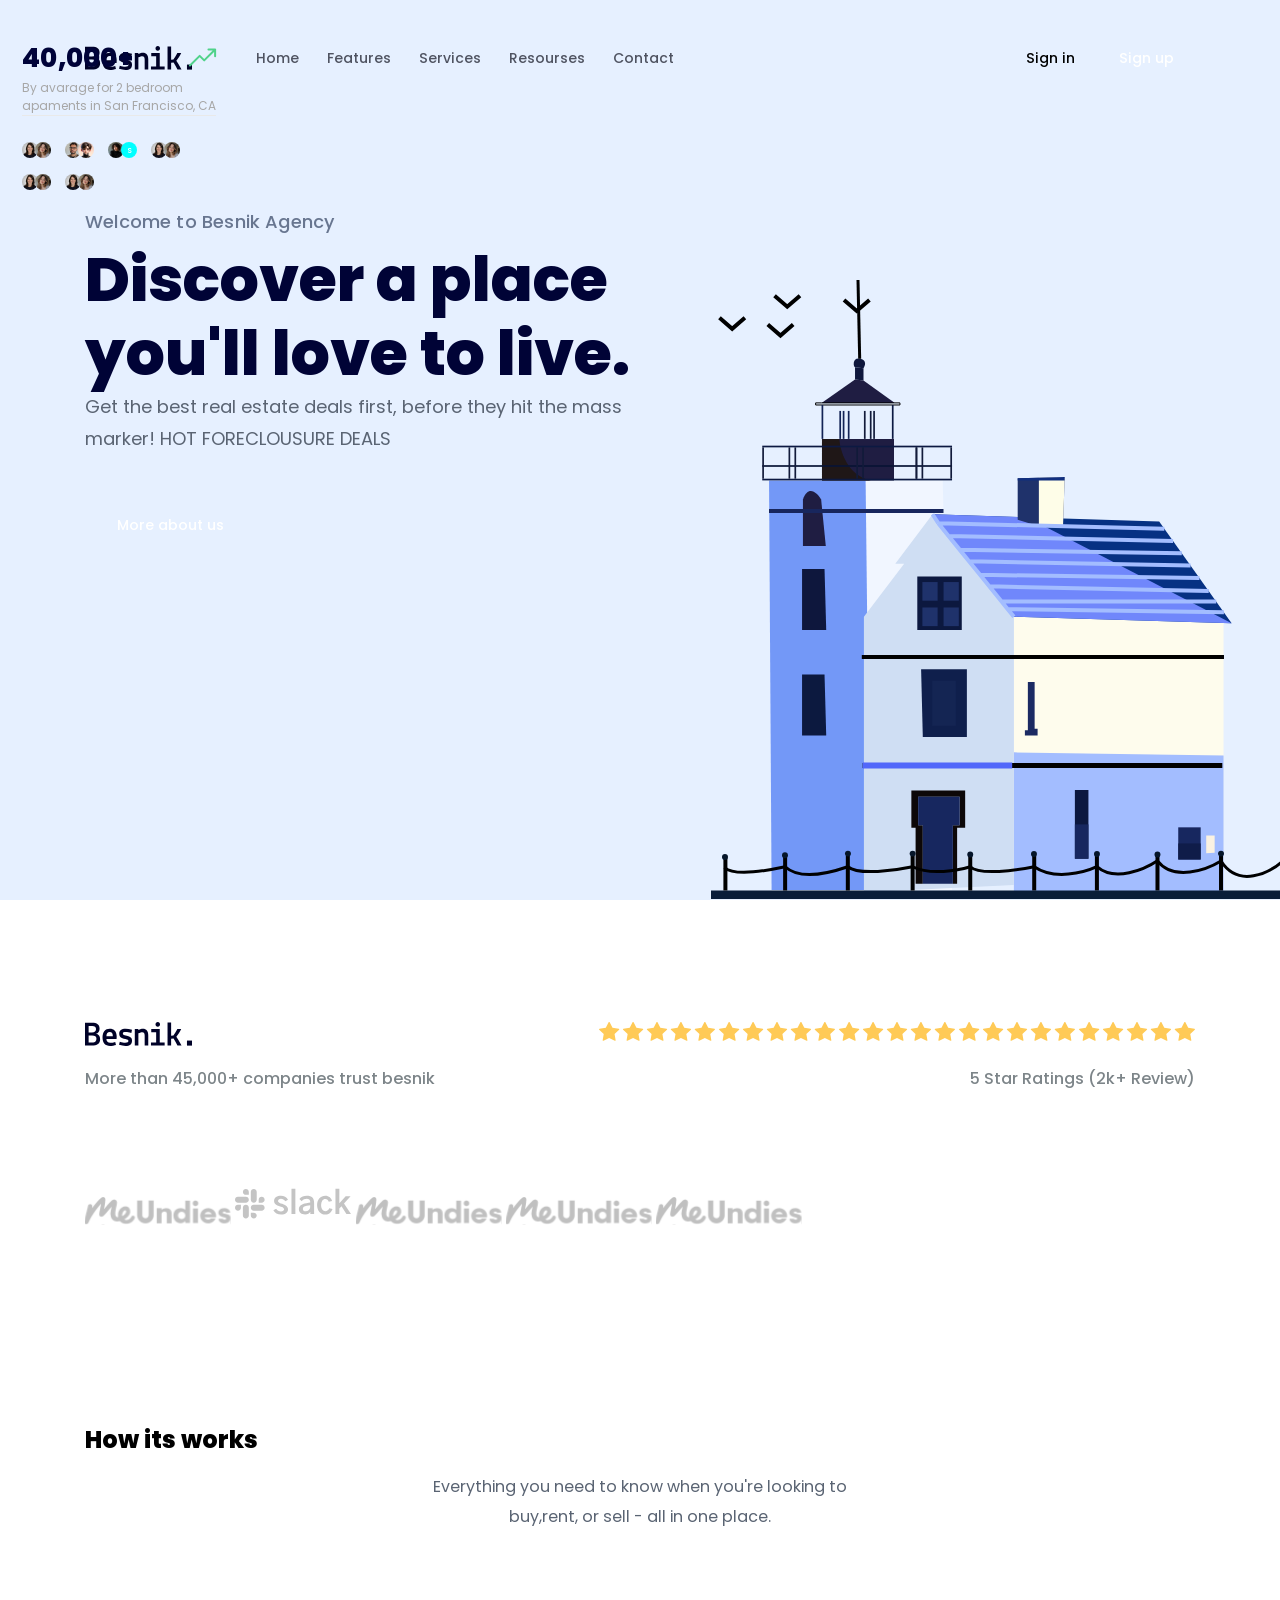
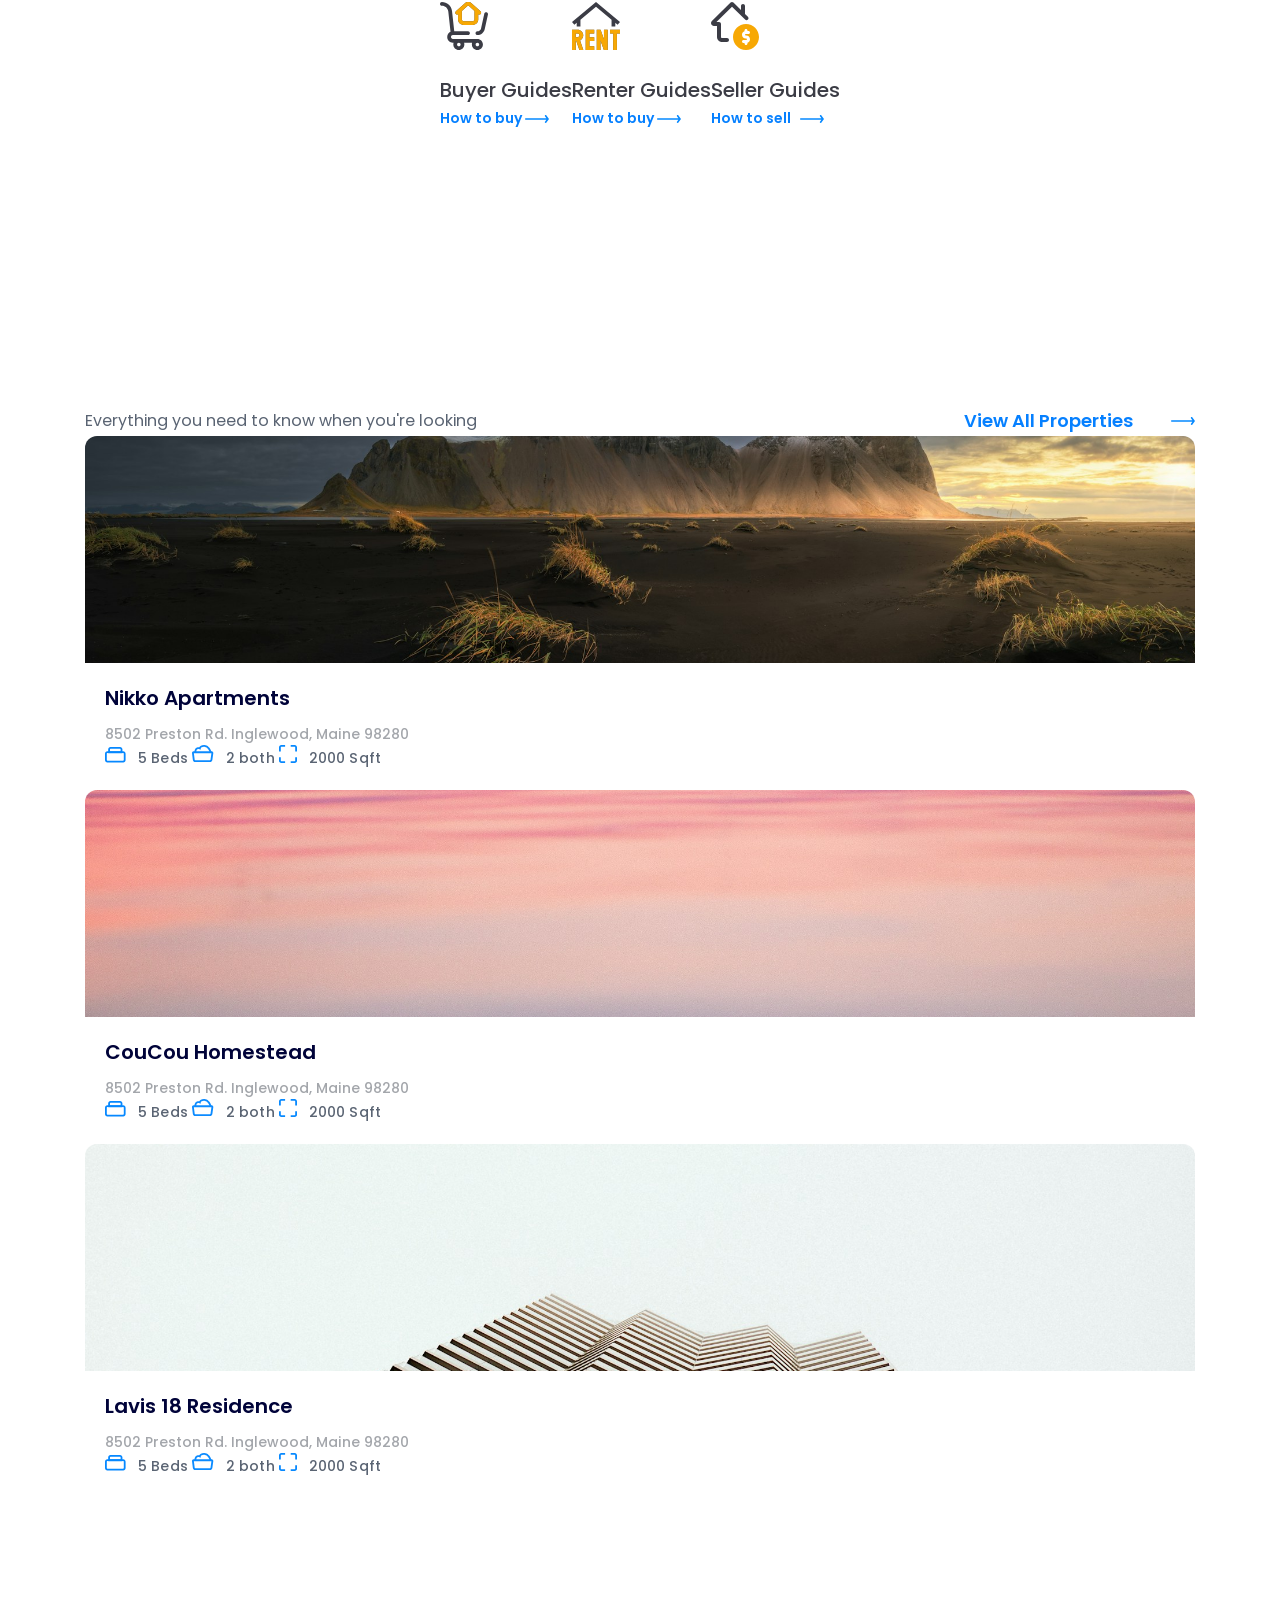
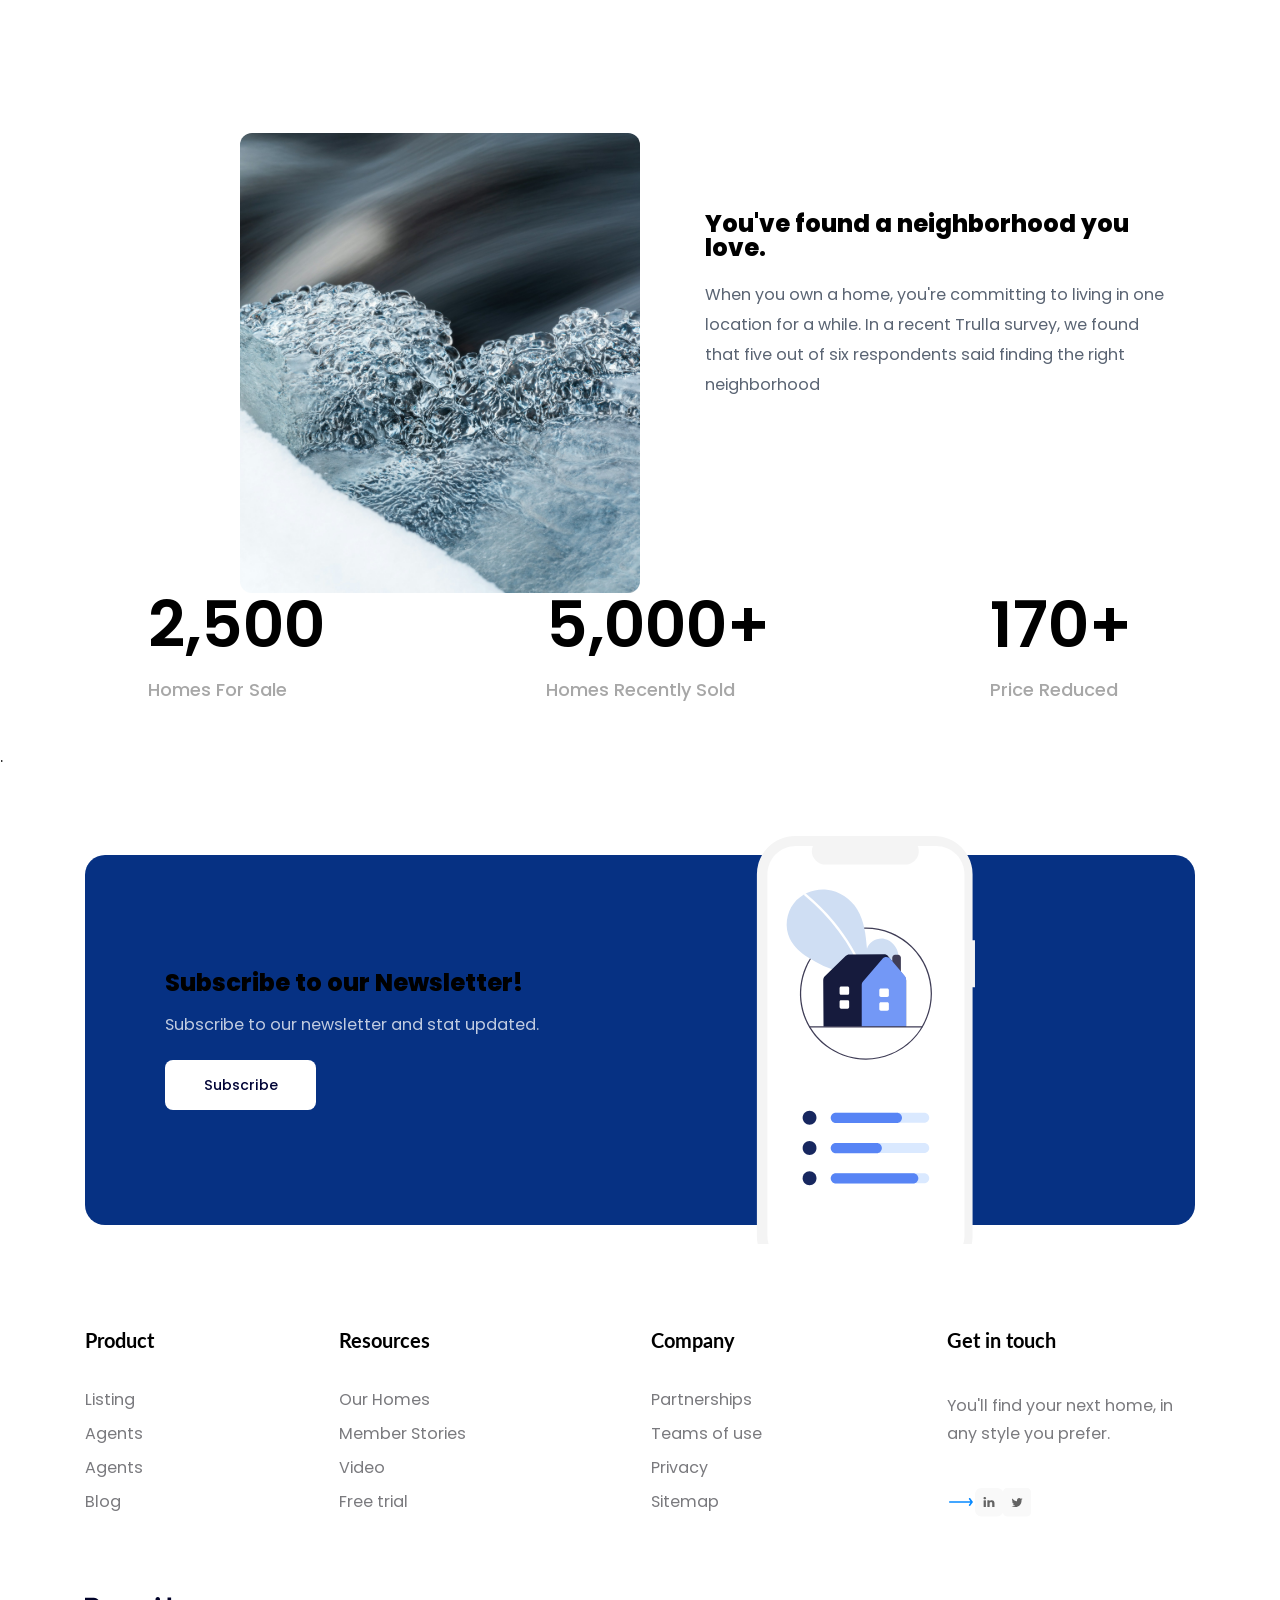
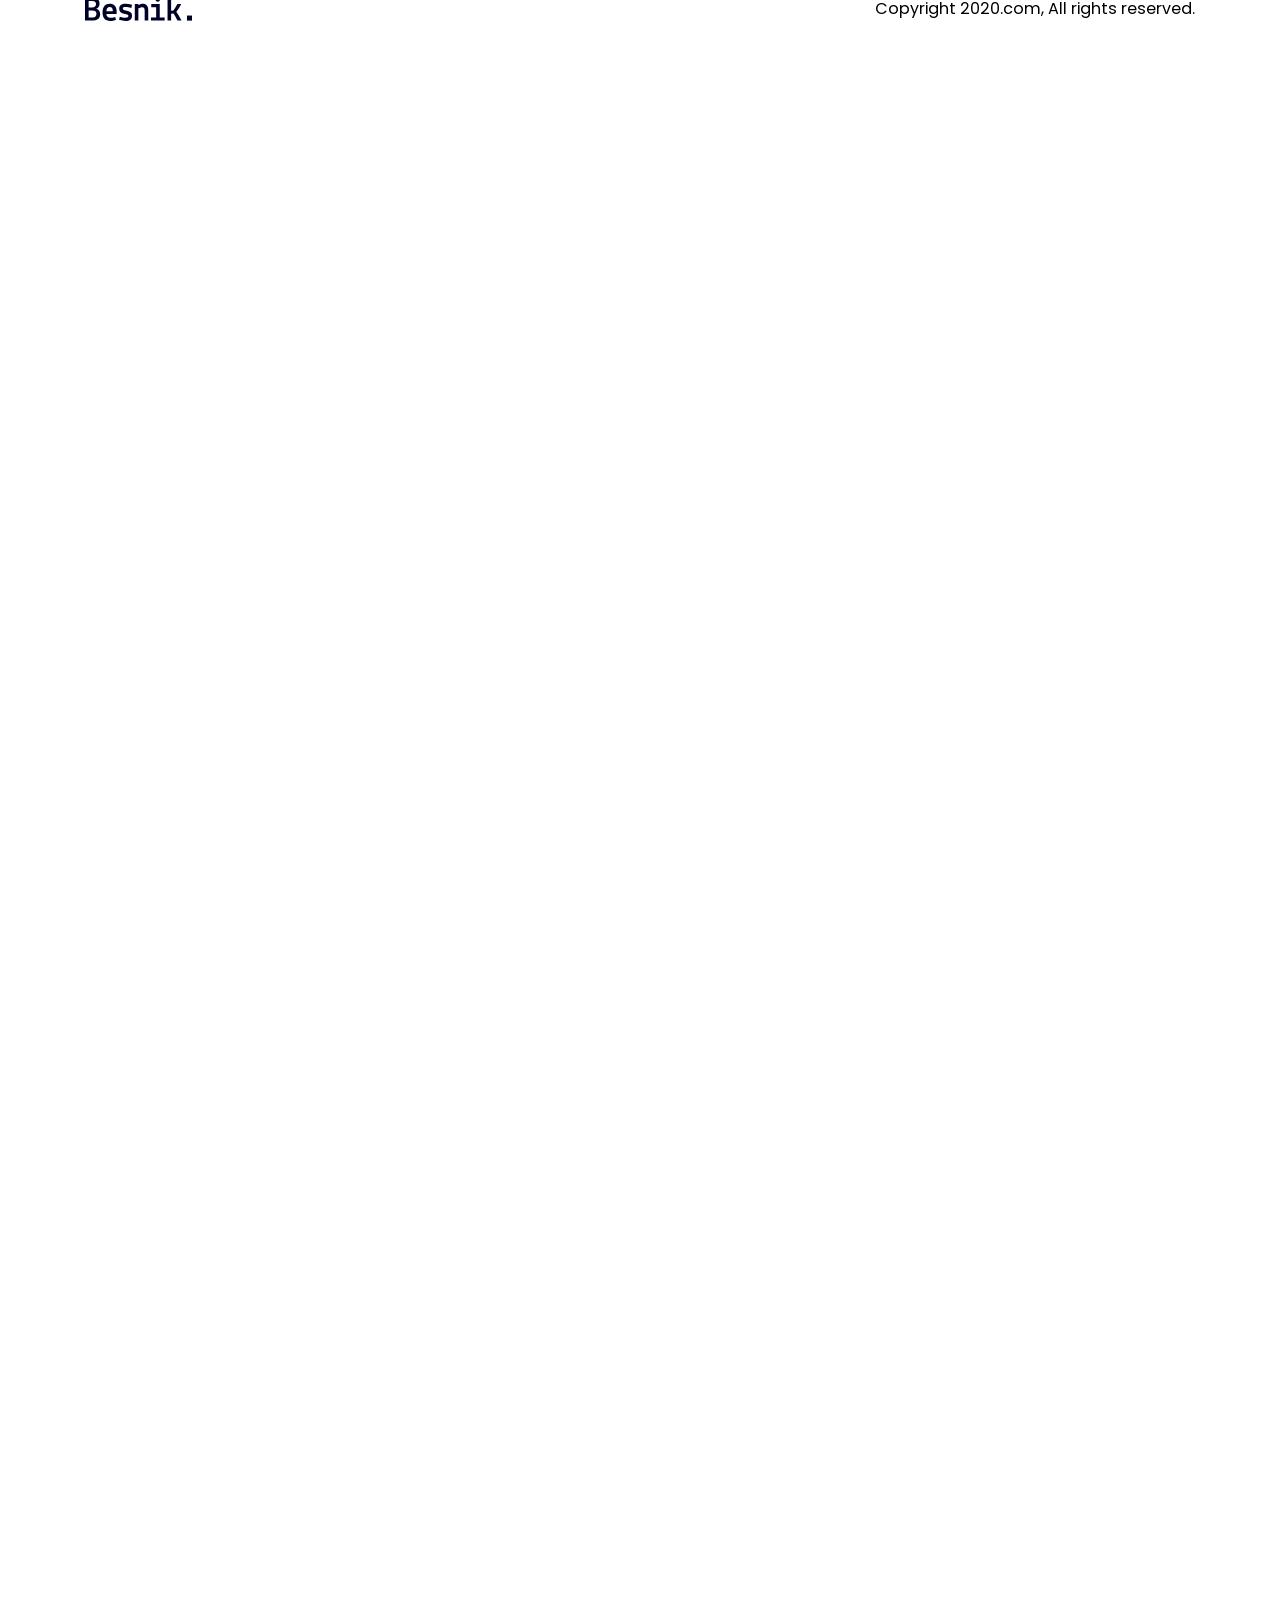
==== index.html @ cbf58f0c "first commit" ====
<!DOCTYPE html>
<html lang="en">
    <head>
        <meta charset="UTF-8">
        <meta name="viewport", content="width=device-width,initial-scale=1.0">
        <title>F8project-01></title>


        <link rel="preconnect" href="https://fonts.googleapis.com">
        <link rel="preconnect" href="https://fonts.gstatic.com" crossorigin>
        <link href="https://fonts.googleapis.com/css2?family=Lato&display=swap" rel="stylesheet">
        <link rel="stylesheet" href="/assets/css/style.css">
        
        <link rel="stylesheet" href="./assets/css/font/stylesheets.css">
        <link rel="stylesheet" href="/assets/css/reset.css">
    </head>


<body>

    <main style="height:10000px">

    <!-- Header -->
    
        <header class="header">
                <div class="content">
                    <nav class="navbar">
                        <!-- Logo -->
                            <img src="./assets/css/img/Logo.svg" alt="Besnik.">
                        
                        <!-- Navigation -->
                         <ul>
                            <li><a href="#!">Home</a></li>
                            <li><a href="#!">Features</a></li>
                            <li><a href="#!">Services</a></li>
                            <li><a href="#!">Resourses</a></li>
                            <li><a href="#!">Contact</a></li>
                         </ul>

                        <!-- Action -->
                         <div class="action">
                               <a href="" class="action-link">Sign in</a>
                               
                               <a href="" class="btn action-btn">Sign up</a>
                         </div>
                    </nav>


                    <div class="hero">
                        <div class="info">
                            <p class="sub-title">Welcome to Besnik Agency</p>
                            <h1 class="title">Discover a place you'll love to live.</h1>
                            <et class="desc">Get the best real estate deals first, 
                                            before they hit the mass marker! HOT FORECLOUSURE DEALS
                            </p>
                            <!-- Call to action -->
                            <a href="#!" class="btn hero-cta">More about us</a>
                        </div>
                        <img src="./assets/css/img/hero-img.svg.svg" alt="Discover a place you'll love to live" class="hero-img">
                    </div>
                </div>
        </header>
    <!-- Clients -->
     <div class="clients">
        <div class="content">
            <div class="row">
                <!-- Logo -->
                <img src="./assets/css/img/Logo.svg" alt="Besnik">
                
                <!-- Stars -->
                 
                <div class="stars">

                    <img src="./assets/css/img/Star.svg" alt="stars">
                    <img src="./assets/css/img/Star.svg" alt="stars">
                    <img src="./assets/css/img/Star.svg" alt="stars">
                    <img src="./assets/css/img/Star.svg" alt="stars">
                    <img src="./assets/css/img/Star.svg" alt="stars">
                </div>
            </div>
            <div class="row row-desc">
                <p class="desc">More than 45,000+ companies trust besnik</p>
                <p class="desc">5 Star Ratings (2k+ Review)</p>
            </div>
            <div class="images">
                


            </div>
            <img src="./assets/css/img/client-1.svg" alt="client-1">
            <img src="./assets/css/img/client-2.svg" alt="client-2">
            <img src="./assets/css/img/client-1.svg" alt="client-3">
            <img src="./assets/css/img/client-1.svg" alt="client-4">
            <img src="./assets/css/img/client-1.svg" alt="client-5">
        </div>
     </div>

    <!-- Guides -->


     <div class="guides">
        <div class="content">
            <h2 class="subtitle">How its works</h2>
            <p class="desc">Everything you need to know when you're looking to buy,rent, or sell - all in one place.</p>
            <!-- List guides -->
             <ul class="list-guides">
                <li class="guides-item">
                    <img src="./assets/css/img/Buyer.svg" alt="Buyer" class="icon">
                    <h3 class="title">Buyer Guides</h3>
                    <a href="" class="link"><span>How to buy</span>
                    <img src="./assets/css/img/Vector.svg" alt="Arrow right" clas="Arow">
                    </a>
                     <li class="guides-item">
                    <img src="./assets/css/img/Rent.svg" alt="Renter" class="icon">
                    <h3 class="title">Renter Guides</h3>
                    <a href="" class="link"><span>How to buy</span>
                    <img src="./assets/css/img/Vector.svg" alt="Arrow right" class="Arrow">
                    </a>
                     <li class="guides-item">
                    <img src="./assets/css/img/Saler.svg" alt="Saler" class="icon">
                    <h3 class="title">Seller Guides</h3>
                    <a href="" class="link"><span>How to sell</span>
                    <img src="./assets/css/img/Vector.svg" alt="Arrow right" class="Arow">
                    </a>
                </li>
             </ul>
             <div class="guide-cta"><a href="#!" class="btn">Sell Full Guidelines</a></div>
        </div>
    </div>
    
    
    
    <!-- Features -->
     <div class="features">
        <div class="content">
            <header>
                <h2 class="sub-title"></h2>
                <div class="row">
                    <p class="desc">Everything you need to know when you're looking</p>
                    <a href="" class="link">
                        <span>View All Properties</span>
                        <img src="./assets/css/img/Vector.svg" alt="Arrow right" class="arrow">
                    </a>
                </div>
            </header>
    
            <div class="list">
                <!-- Features Item 1 -->
                <div class="item">
                    <a href="#!" class="line-clamp"><img src="./assets/css/img/featured-1 (2).jpg" alt="Nikko Apartments" class="thumb"></a>
                    <div class="body">
                        <h3 class="title"><a href="#!">Nikko Apartments</a></h3>
                        <p class="desc line-clamp">8502 Preston Rd. Inglewood, Maine 98280 </p>
                        <info><img src="./assets/css/img/beds.svg" alt="" class="icon">
                            <span class="label">5 Beds</span>
                        </info>

                         <info><img src="./assets/css/img/both.svg" alt="" class="icon">
                            <span class="label">2 both</span>
                        </info>

                         <info><img src="./assets/css/img/sqft.svg" alt="" class="icon">
                            <span class="label">2000 Sqft</span>
                        </info>
                    </div>
                </div>
                 <!-- Features Item 2 -->
                <div class="item">
                    <a href="#!"><img src="./assets/css/img/featured-2.jpg" alt="CouCou Homestead" class="thumb"></a>
                    <div class="body">
                        <h3 class="title"><a href="#!">CouCou Homestead</a></h3>
                        <p class="desc">8502 Preston Rd. Inglewood, Maine 98280 </p>
                        <info><img src="./assets/css/img/beds.svg" alt="" class="icon">
                            <span class="label">5 Beds</span>
                        </info>

                         <info><img src="./assets/css/img/both.svg" alt="" class="icon">
                            <span class="label">2 both</span>
                        </info>

                         <info><img src="./assets/css/img/sqft.svg" alt="" class="icon">
                            <span class="label">2000 Sqft</span>
                        </info>
                    </div>
                </div>
                <!-- Features Item 3 -->
                 <div class="item">
                    <a href="#!"><img src="./assets/css/img/featured-3.jpg" alt="Lavis 18 Residence" class="thumb"></a>
                    <div class="body">
                        <h3 class="title"><a href="#!">Lavis 18 Residence</a></h3>
                        <p class="desc">8502 Preston Rd. Inglewood, Maine 98280 </p>
                        <info><img src="./assets/css/img/beds.svg" alt="" class="icon">
                            <span class="label">5 Beds</span>

                        </info>

                         <info><img src="./assets/css/img/both.svg" alt="" class="icon">
                            <span class="label">2 both</span>
                        </info>

                         <info><img src="./assets/css/img/sqft.svg" alt="" class="icon">
                            <span class="label">2000 Sqft</span>
                        </info>
                    </div>
                </div>
                
            </div>
        </div>
     </div>
     <!-- Stats -->
     <div class="stats">
        <div class="content">
            <div class="row">
                <div class="img-block">
                    <img class="image" src="./assets/css/img/stats.img.jpg" alt="You've found a neighborhood you love.">
                </div>
                <!-- Trend -->
                 <div class="stats-trend">
                    <div class="row">
                        <strong class="value">40,000+</strong>
                        <img src="./assets/css/img/Vector 120.svg" alt="icon" class="icon">
                    </div>
                    <p class="desc">By avarage for 2 bedroom apaments in San Francisco, CA</p>
                    <div class="separate"></div>
                    <div class="avatar-block">
                        <div class="avatar-group">
                            <img src="./assets/css/img/uifaces-popular-avatar (1).jpg" alt="avatar" class="avatar">
                            <img src="./assets/css/img/uifaces-popular-avatar (2).jpg" alt="avatar" class="avatar">
                        </div>
                        <div class="avatar-group">
                            <img src="./assets/css/img/uifaces-popular-avatar.jpg" alt="avatar" class="avatar">
                            <img src="./assets/css/img/uifaces-cartoon-avatar.jpg" alt="avatar" class="avatar">
                        </div>
                        <div class="avatar-group">
                            <img src="./assets/css/img/uifaces-human-avatar (1).jpg" alt="avatar" class="avatar">
                            
                            <div class="avatar avartar-1" style="--bg-color:aqua"><span>S</span></div>
                        </div>
                        <div class="avatar-group">
                            <img src="./assets/css/img/uifaces-popular-avatar (1).jpg" alt="avatar" class="avatar">
                            <img src="./assets/css/img/uifaces-popular-avatar (2).jpg" alt="avatar" class="avatar">
                        </div>
                        <div class="avatar-group">
                            <img src="./assets/css/img/uifaces-popular-avatar (1).jpg" alt="avatar" class="avatar">
                            <img src="./assets/css/img/uifaces-popular-avatar (2).jpg" alt="avatar" class="avatar">
                        </div>
                        <div class="avatar-group">
                            <img src="./assets/css/img/uifaces-popular-avatar (1).jpg" alt="avatar" class="avatar">
                            <img src="./assets/css/img/uifaces-popular-avatar (2).jpg" alt="avatar" class="avatar">
                        </div>
                    </div>
                 </div>
                <div class="info">
                    <h2 class="subtile">You've found a neighborhood you love.</h2>
                    <p class="desc">When you own a home, you're committing to living in one location for a while. In a recent Trulla survey, we found that five out of six respondents said finding the right neighborhood </p>
                </div>
            </div>
            
            

            <div class="row row-qty">
                <div class="qty-item">
                    <strong class="qty">2,500</strong>
                    <p class="qty-desc">Homes For Sale </p>
                </div>
                <div class="qty-item">
                    <strong class="qty">5,000+</strong>
                    <p class="qty-desc">Homes Recently Sold</p>
                </div>
                <div class="qty-item">
                    <strong class="qty">170+</strong>
                    <p class="qty-desc">Price Reduced</p>
                </div>
            </div>
        </div>
     </div>
.     <!-- Subscription -->
     <div class="subscription">
        <div class="content">
            <div class="body">
                <div class="info">
                    <h2 class="subtile line-clamp">Subscribe to our Newsletter!</h2>
                    <p class="desc line-clamp " style="--line-clamp:3">Subscribe to our newsletter and stat updated.</p>
                    <a href="" class="btn">Subscribe</a>
                </div>
                <img src="./assets/css/img/illustration (1).svg" alt="Subscribe to our Newsletter!" class="">
            </div>
        </div>
     </div>
     
     <footer class="footer">
        <div class="content">
            <div class="row row-top">
                <!-- Product column -->
                <div class="column">
                    <h3 class="heading">Product</h3>
                    <ul class="list">
                        <li class="item">
                            <a href="">Listing</a>
                        </li>
                        <li class="item">
                            <a href="">Agents</a>
                        </li>
                        <li class="item">
                            <a href="">Agents</a>
                        </li>
                        <li class="item">
                            <a href="">Blog</a>
                        </li>
                    </ul>
                </div>
                <div class="column">
                    <h3 class="heading">Resources</h3>
                    <ul class="list">
                        <li class="item">
                            <a href="">Our Homes</a>
                        </li>
                        <li class="item">
                            <a href="">Member Stories</a>
                        </li>
                        <li class="item">
                            <a href="">Video</a>
                        </li>
                        <li class="item">
                            <a href="">Free trial</a>
                        </li>
                    </ul>
                </div>
                <div class="column">
                    <h3 class="heading">Company</h3>
                    <ul class="list">
                        <li class="item">
                            <a href="">Partnerships</a>
                        </li>
                        <li class="item">
                            <a href="">Teams of use</a>
                        </li>
                        <li class="item">
                            <a href="">Privacy</a>
                        </li>
                        <li class="item">
                            <a href="">Sitemap</a>
                        </li>
                    </ul>
                </div>
                <div class="column">
                    <h3 class="heading">Get in touch</h3>
                    <p class="desc">You'll find your next home, in any style you prefer.</p>
                    <div class="social">
                        <a href="" class="social-link"><img src="./assets/css/img/Vector.svg" alt="facebook"></a>
                        <a href="" class="social-link"><img src="./assets/css/img/lindedin icon.svg" alt="lindedin"></a>
                        <a href="" class="social-link"><img src="./assets/css/img/twitter icon.svg" alt="twitter"></a>
                    </div>
                </div>
            </div>
            <div class="row row-bottom">
                <img src="./assets/css/img/Logo.svg" alt="Besnik." class="logo">
                <p class="copyright">Copyright 2020.com, All rights reserved.</p>
            </div>
        </div>
     </footer>
    </main>
</body>
</html>
---- assets/css/style.css ----
*{
    box-sizing:border-box;
    padding:0;
    margin:0;
}
:root{

    --primary-color:#0F1B4;
}
html{
    font-size:62.5%;
}
body{
    font-size:1.6rem;

    font-family:"Poppins",sans-serif;
}



/* Common */

.line-clamp{
    display:-webkit-box;
    -webkit-line-clamp:var(--line-clamp, 2);
    -webkit-box-orient:vertical;
    overflow:hidden;
}

a{
    text-decoration:none;}

.content{
    width:1110px;
    
    max-width:calc(100-48%); 
    margin-left:auto;
    margin-right:auto;
}

.btn{
    display:inline-block;
    padding:18px 16px;
   min-width:98px;
    background:var(--primary-color);
    border-radius:8px;
    font-weight:500;
    font-size:1.4rem;
    text-align:center;
    color:#FFFFFF;
}
.btn:hover{
opacity:0.9;
}
/*Header */
.header{
    background:#E6F0FF;
    height:100vh;
    position:relative;
    

}
.navbar{
    display:flex;
    align-items:center;
    padding-top:38px;
}

.navbar ul{
    display:flex;
    margin-left:50px;
}
.navbar ul li:hover{
    text-decoration:underline;
}
.navbar ul a{

    font-weight:500;
    font-size:1.4rem;
    color:#4F5361;
    padding:8px 14px;
}
.navbar .action-link{
    font-size:1.4rem;
    font-weight:500;
    color:var(--primary-color);
}

.navbar .action-btn{
    padding: 13px 16px;
    margin-left:18px;
}
.navbar .action{
    margin-left:auto;
}
.hero{
    margin-top:130px;

}
.hero .sub-title{
    font-weight:500;
    font-size:1.8rem;
    line-height:1.5;
    letter-spacing:0.01em;
    color:#687690;
}
.hero .info{
    width:51%;
}
.hero .title{
    margin-top:8px;
    font-weight:700;
    font-size:6.2rem;
    line-height:1.19;
    color:#000336;

}




.hero .desc{
    
    
    font-weight:400;
    margin-top:40;
    font-size:1.8rem;
    line-height:1.78;
    color:#5A6473;

}

.hero-cta{
    min-width:170px;
    margin-top:40px;
}
.hero-img{
    position:absolute;
    right:calc((100vw - 1110px) / 2 - 100px);
    bottom:0;
}
/* Clients */


.clients{
    
    margin-top:122px;
}
.clients .row{
    display:flex;
    justify-content:space-between;
}


.clients .desc{
    font-weight:500;
    font-size:1.6rem;
    line-height:1.25;
    color:#7D8589;
}

.clients .row-desc{

    
    margin-top:23px;
}
.clients .images{
    display:flex;
    margin-top:96px;
    justify-content:space-between;
    align-items:center;
}
/* Guides */

.guides{
    margin-top:200px;
}
.guiders .sub-title{
    position:relative;
    font-weight:600 ;
    font-size:3.5rem;
    line-height:100% ;
    text-align:center;
    color:#000339;
}
.guides .sub-title::before {
    position:absolute;
    content:"";
    display:inline-block;
    width:41px;
    height:4px;
    left:50%;
    transform:translateX(-50%);
    background:#000339;
    border-radius:12px;
}
.guides .desc{
    
    font-weight:400;
    font-size:1.6rem;
    max-width:  100%;
    line-height:1.88;
    text-align:center;
    width:459px;
    color:#5a6473;
    margin:20px auto 0;
}

.list-guides{
    margin-top:70px;
    justify-content:center;
    display:flex;

}
.guide-item{
    margin:0px 70px;

    text-align:center;
}

.guides-item .title{
    font-weight:500;
    font-size:2rem;
    margin-top:26px;
    line-height:1.1;
    color:#3b3c45;
}

.guides-item .link{
    font-weight:600;
    font-size:1.4rem;
    margin-top: 10px;
    display:inline-block;
    text-decoration:none;
    
    color:#0680ff;
}
.guides-item .Arow{

    margin-left:6px;

}
.guides-cta{
    display:flex;
    justify-content:center;
    margin-top:50px;

}
.guide-cta .btn{
    min-width:170px;
}




/* Features */
.features{
    margin-top:120px;

    padding:110px 0;
    background:white;
}
.features .sub-title{
    font-weight:600;
    font-size:3.5rem;
    line-height:100%;
    color:#000339;
}
.features .row{
    display:flex;
    justify-content:space-between;
}
.features .desc{
    font-weight:400;
    font-size:1.6rem;
    line-height:1.88;
    color:#5a6473;
}

.features .link{
    display:flex;
    align-items:center;
    font-weight:600;
    font-size:1.8rem;
    color:#0680ff;
}


.features .link .arrow{
    margin-left:8px;
}

.features .item{
    flex:1;
    background:white;
    border-radius:12px;
}

.features .link{
    margin-top:70;
    display:flex;
    gap:30px;
}
.features .item .thumb{
    width:100%;
    object-fit:cover;
    
    border-top-right-radius:12px;
    
    border-top-left-radius:12px;
    height:227px;
}



.features .item .body{
    padding:17px 20px 24px;
}

.features .item .title a{
    font-weight:600;
    font-size:2rem;
    line-height:1.5;
    color:#000339;

}
.features .item .desc{
    --line-clamp:3;
    word-break:break-all;
    font-weight:500;
    font-size:1.4rem;
    margin-top:11px;
    
    line-height:1.5;
    color:#A3A6AB;

}
.features .item .info{
    margin-top:21px;
    display:flex;
    
    align-items:center;
}

.features .item  .label
{
    margin-left:8px;
    font-weight:500;
    font-size:1.4rem;
    letter-spacing: 0.01em;
    color:#5A6473;
}
.features .item .icon{

    margin-left:23px;
}
.features .item .icon:first-child{


    margin-left:0;
}
/* Stats */
.stats{
    margin-top:75px;
    padding:50px 0px;
}
.stats .row{
    display:flex;
}
.stats .content{
    width:1048px;
}
.stats .img-block, .stats .info{
    width:50%;
}
.stats .img-block {
    
    position:relative;
}
.stats .info{
    padding:79px 0 0 65px;
}
.stats .image{
    width:400px;
    height:460px;
    object-fit:cover;
    border-radius:12px;
    margin-left:auto;
    display:block;
}
.stats .info .sub-title{
    
    width:269px;
    font-weight:600;
    font-size:3.5rem;
    line-height:1.29;
    color:#000339;
    position:relative;

}
.stats .subtitle::before{
    display:block;
    content:"";
    width:41px;
    position:absolute;
    background:#000339;
    border-radius:12px;
    height:4px;
    
    top:-10px;
    left:0px;

    border-radius:12px;
}
.stats .info .desc{
    margin-top:20px;
    
    font-weight:400;
    font-size:1.6rem;
    line-height:188%;
    color:#5A6473;
    
}
.stats-trend{
    position:absolute;
    top:0;
    left:0;
    width:239px;
    border-radius:0px 0px 12px 12px;
    



    padding:45px 22px 40px;
}
.stats-trend .value{
font-weight:700;
font-size:2.6rem;
letter-spacing:0.01em;


color:#000339;
}

.stats-trend .icon{
margin-left:auto
}


.stats-trend .desc {
    margin-top:8px;
    font-weight:400;
    font-size:1.2rem;
    line-height:1.5;
    color:#A7A7A7;
}
.stats-trend .separate{

    
    background:#E9E9E9;
    width:193.62px;
    height:1.2px;
}
.stats .avatar-block{
    margin-top:26px ;

    flex-wrap:wrap;
    gap:16px 14px;
    display:flex;

}
.stats .avatar-group{
    display:flex;
}
.stats .avatar{
    display:flex;
    
    align-items:center;
    justify-content:center;
    width:16px;
    height:16px;
    margin-left:-3px;
    object-fit:cover;
    border-radius:50%;
    background:#000336;
    letter-spacing: -0.02em;
    color:white;
    font-weight:450;
    font-size:0.7rem;
    background-color:var(--bg-color,#000336);
}
.stats .avatar:first-child{
    margin-left:0;
}
.stats .row-qty{
    margin-top:110;
    justify-content:space-between;
    padding:0 32px;
}
.stats .qty{
    font-size:6.4rem;
    font-weight:600;
    color:black;
}
.stats .qty-desc{
  margin-top:24px;
  font-weight:500;
  font-size:1.8rem;
  color:#A7A7A7;  
}

/* Subscription */

.subscription{
    margin-top:90px;
}
.subscription .body
{

    position:relative;
    height:370px;
    border-radius:20px;
    
    background:#063183;
    display:flex;
    align-items:center;
}
.subscription .info{
 padding:0 80px;
 width:671px;
 max-width:100%;
}
.subscription.sub-tile{
    font-weight:600;
    font-size:35px;
    line-height:1.5;
    color:white;

}
.subscription .desc {
    margin-top:15px;
    font-weight:400;
    font-size:1.6rem;
    line-height:1.88;
    color:white;
    opacity:0.75;
}

.subscription .btn{
    min-width:151px;
    
    background:white;
    color:#000336;
    margin-top:20px;
}
.subscription.image{
position:absolute;
bottom:0;
right:221px;

}
/* Footer */
.footer{
    margin-top:55px;
    padding:50px 0 58px;

}
.footer .row{
    display:flex;
}
.footer .row-top{
    gap:185px;
}
.footer .heading{
    font-family:'Lato', sans-serif;
    font-weight:700;
    font-size:2rem;
    color:black;
}
.footer .list, .footer .desc{
    margin-top:42px;
}
.footer .item{
    margin-top:18px;
}
.footer .item a, footer .desc {
    font-weight:400;

    font-size:1.6rem;
    color:#7A7A7E;
    white-space:nowrap;
}

.footer .desc{
line-height:1.75;
white-space:normal;
}
.footer .social{

    
    display:flex;
    margin-top:40px;
    
}
.footer .social-link{
    width:28px;
    height:28px;
    display:flex;
    align-items:center;
    justify-content:center;
  
    border-radius:3px;
}

.footer .social-link:hover{
background:#ebebeb;
}
.footer .row-bottom{
    display:flex;
    align-items:center;
    justify-content:space-between;
    
    margin-top:81px;
}


.footer .copy-right{
    font-weight:400;
    


    color:#C2C2C2;

    font-size:1.4rem;
}
---- assets/css/font/stylesheets.css ----
/* ===========Poppins=========== */
font-face {
    font-family: 'Poppins';
    src: url('poppins/Poppins-Black.woff2') format('woff2'),
        url('poppins/Poppins-Black.woff') format('woff');
    font-weight: 900;
    font-style: normal;
    font-display: swap;
}

@font-face {
    font-family: 'Poppins';
    src: url('poppins/Poppins-Bold.woff2') format('woff2'),
        url('poppins/Poppins-Bold.woff') format('woff');
    font-weight: bold;
    font-style: normal;
    font-display: swap;
}

@font-face {
    font-family: 'Poppins';
    src: url('poppins/Poppins-BlackItalic.woff2') format('woff2'),
        url('poppins/Poppins-BlackItalic.woff') format('woff');
    font-weight: 900;
    font-style: italic;
    font-display: swap;
}

@font-face {
    font-family: 'Poppins';
    src: url('poppins/Poppins-ExtraLight.woff2') format('woff2'),
        url('poppins/Poppins-ExtraLight.woff') format('woff');
    font-weight: 200;
    font-style: normal;
    font-display: swap;
}

@font-face {
    font-family: 'Poppins';
    src: url('poppins/Poppins-ExtraBold.woff2') format('woff2'),
        url('poppins/Poppins-ExtraBold.woff') format('woff');
    font-weight: bold;
    font-style: normal;
    font-display: swap;
}

@font-face {
    font-family: 'Poppins';
    src: url('poppins/Poppins-BoldItalic.woff2') format('woff2'),
        url('poppins/Poppins-BoldItalic.woff') format('woff');
    font-weight: bold;
    font-style: italic;
    font-display: swap;
}

@font-face {
    font-family: 'Poppins';
    src: url('poppins/Poppins-ExtraBoldItalic.woff2') format('woff2'),
        url('poppins/Poppins-ExtraBoldItalic.woff') format('woff');
    font-weight: bold;
    font-style: italic;
    font-display: swap;
}

@font-face {
    font-family: 'Poppins';
    src: url('poppins/Poppins-LightItalic.woff2') format('woff2'),
        url('poppins/Poppins-LightItalic.woff') format('woff');
    font-weight: 300;
    font-style: italic;
    font-display: swap;
}

@font-face {
    font-family: 'Poppins';
    src: url('poppins/Poppins-ExtraLightItalic.woff2') format('woff2'),
        url('poppins/Poppins-ExtraLightItalic.woff') format('woff');
    font-weight: 200;
    font-style: italic;
    font-display: swap;
}

@font-face {
    font-family: 'Poppins';
    src: url('poppins/Poppins-Italic.woff2') format('woff2'),
        url('poppins/Poppins-Italic.woff') format('woff');
    font-weight: normal;
    font-style: italic;
    font-display: swap;
}

@font-face {
    font-family: 'Poppins';
    src: url('poppins/Poppins-Medium.woff2') format('woff2'),
        url('poppins/Poppins-Medium.woff') format('woff');
    font-weight: 500;
    font-style: normal;
    font-display: swap;
}

@font-face {
    font-family: 'Poppins';
    src: url('poppins/Poppins-Light.woff2') format('woff2'),
        url('poppins/Poppins-Light.woff') format('woff');
    font-weight: 300;
    font-style: normal;
    font-display: swap;
}

@font-face {
    font-family: 'Poppins';
    src: url('poppins/Poppins-MediumItalic.woff2') format('woff2'),
        url('poppins/Poppins-MediumItalic.woff') format('woff');
    font-weight: 500;
    font-style: italic;
    font-display: swap;
}

@font-face {
    font-family: 'Poppins';
    src: url('poppins/Poppins-Regular.woff2') format('woff2'),
        url('poppins/Poppins-Regular.woff') format('woff');
    font-weight: normal;
    font-style: normal;
    font-display: swap;
}

@font-face {
    font-family: 'Poppins';
    src: url('poppins/Poppins-SemiBold.woff2') format('woff2'),
        url('poppins/Poppins-SemiBold.woff') format('woff');
    font-weight: 600;
    font-style: normal;
    font-display: swap;
}

@font-face {
    font-family: 'Poppins';
    src: url('poppins/Poppins-SemiBoldItalic.woff2') format('woff2'),
        url('poppins/Poppins-SemiBoldItalic.woff') format('woff');
    font-weight: 600;
    font-style: italic;
    font-display: swap;
}

@font-face {
    font-family: 'Poppins';
    src: url('poppins/Poppins-Thin.woff2') format('woff2'),
        url('poppins/Poppins-Thin.woff') format('woff');
    font-weight: 100;
    font-style: normal;
    font-display: swap;
}

@font-face {
    font-family: 'Poppins';
    src: url('poppins/Poppins-ThinItalic.woff2') format('woff2'),
        url('poppins/Poppins-ThinItalic.woff') format('woff');
    font-weight: 100;
    font-style: italic;
    font-display: swap;
}
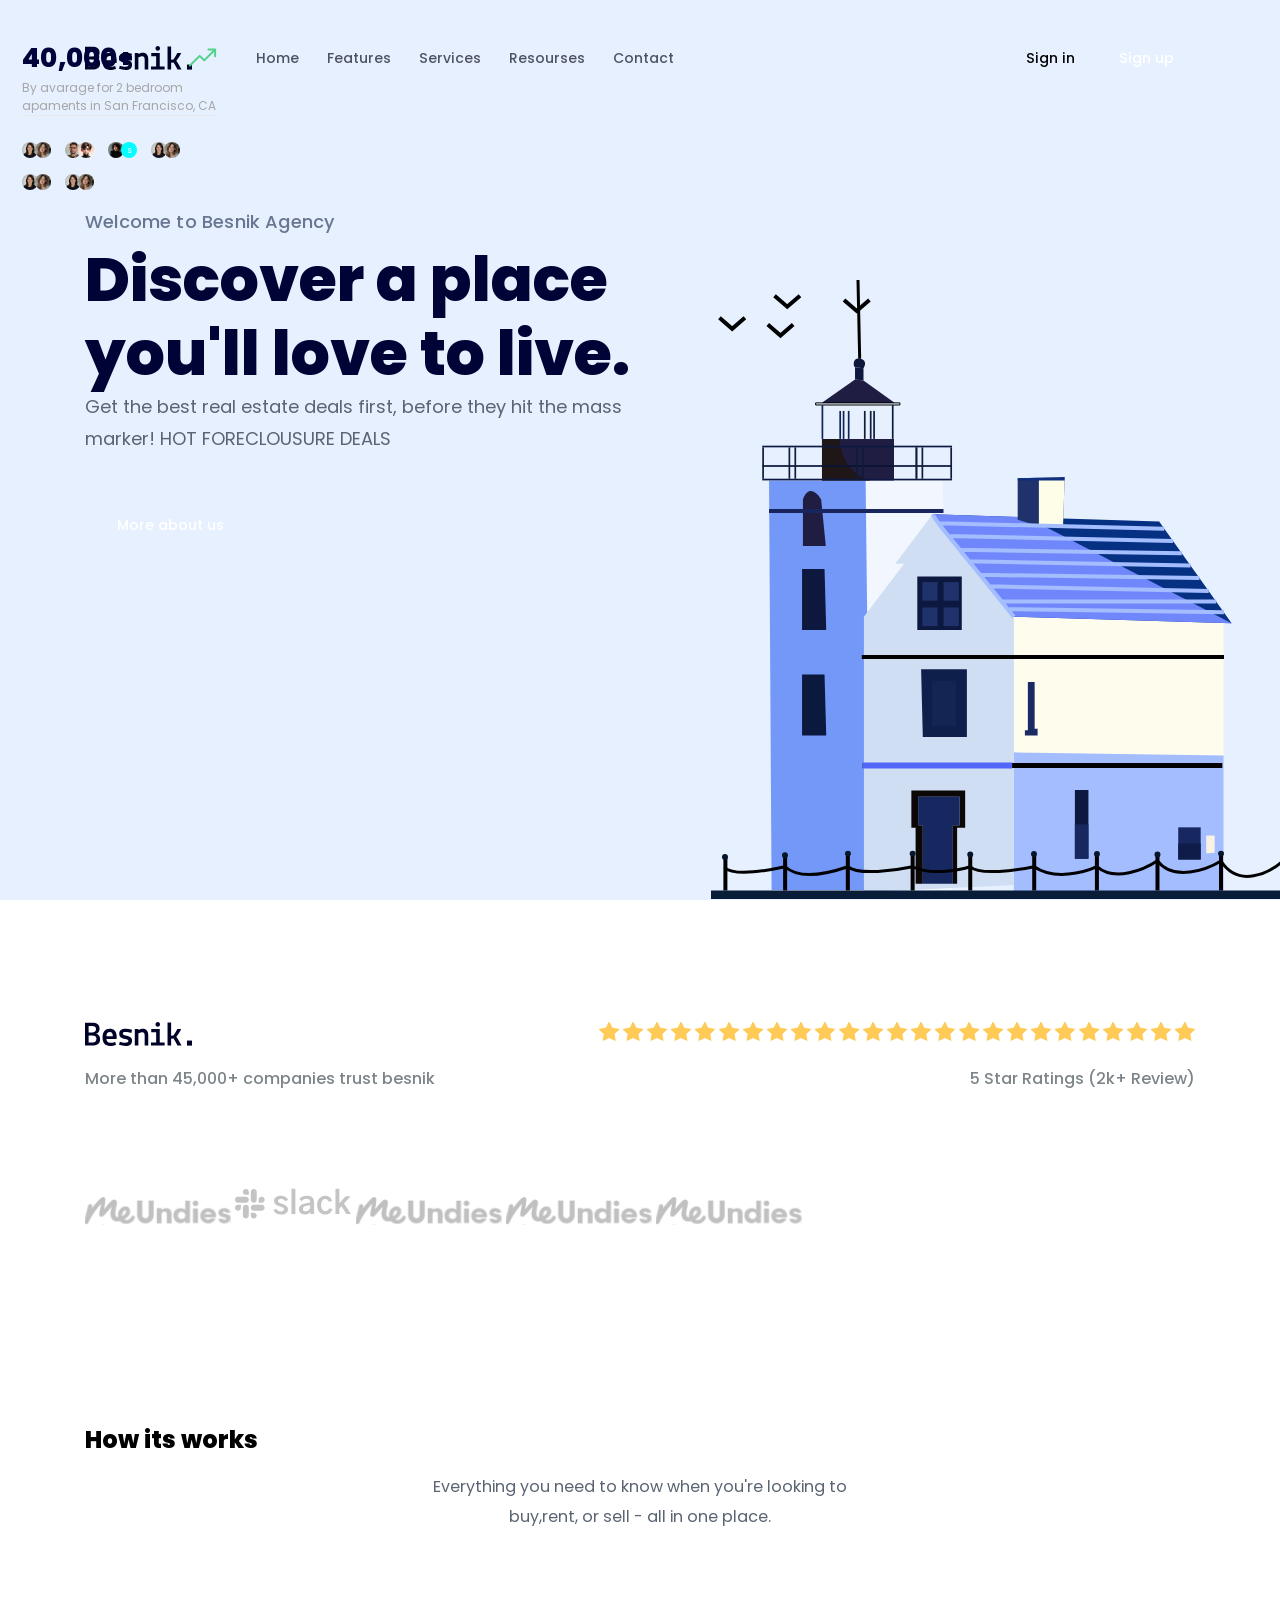
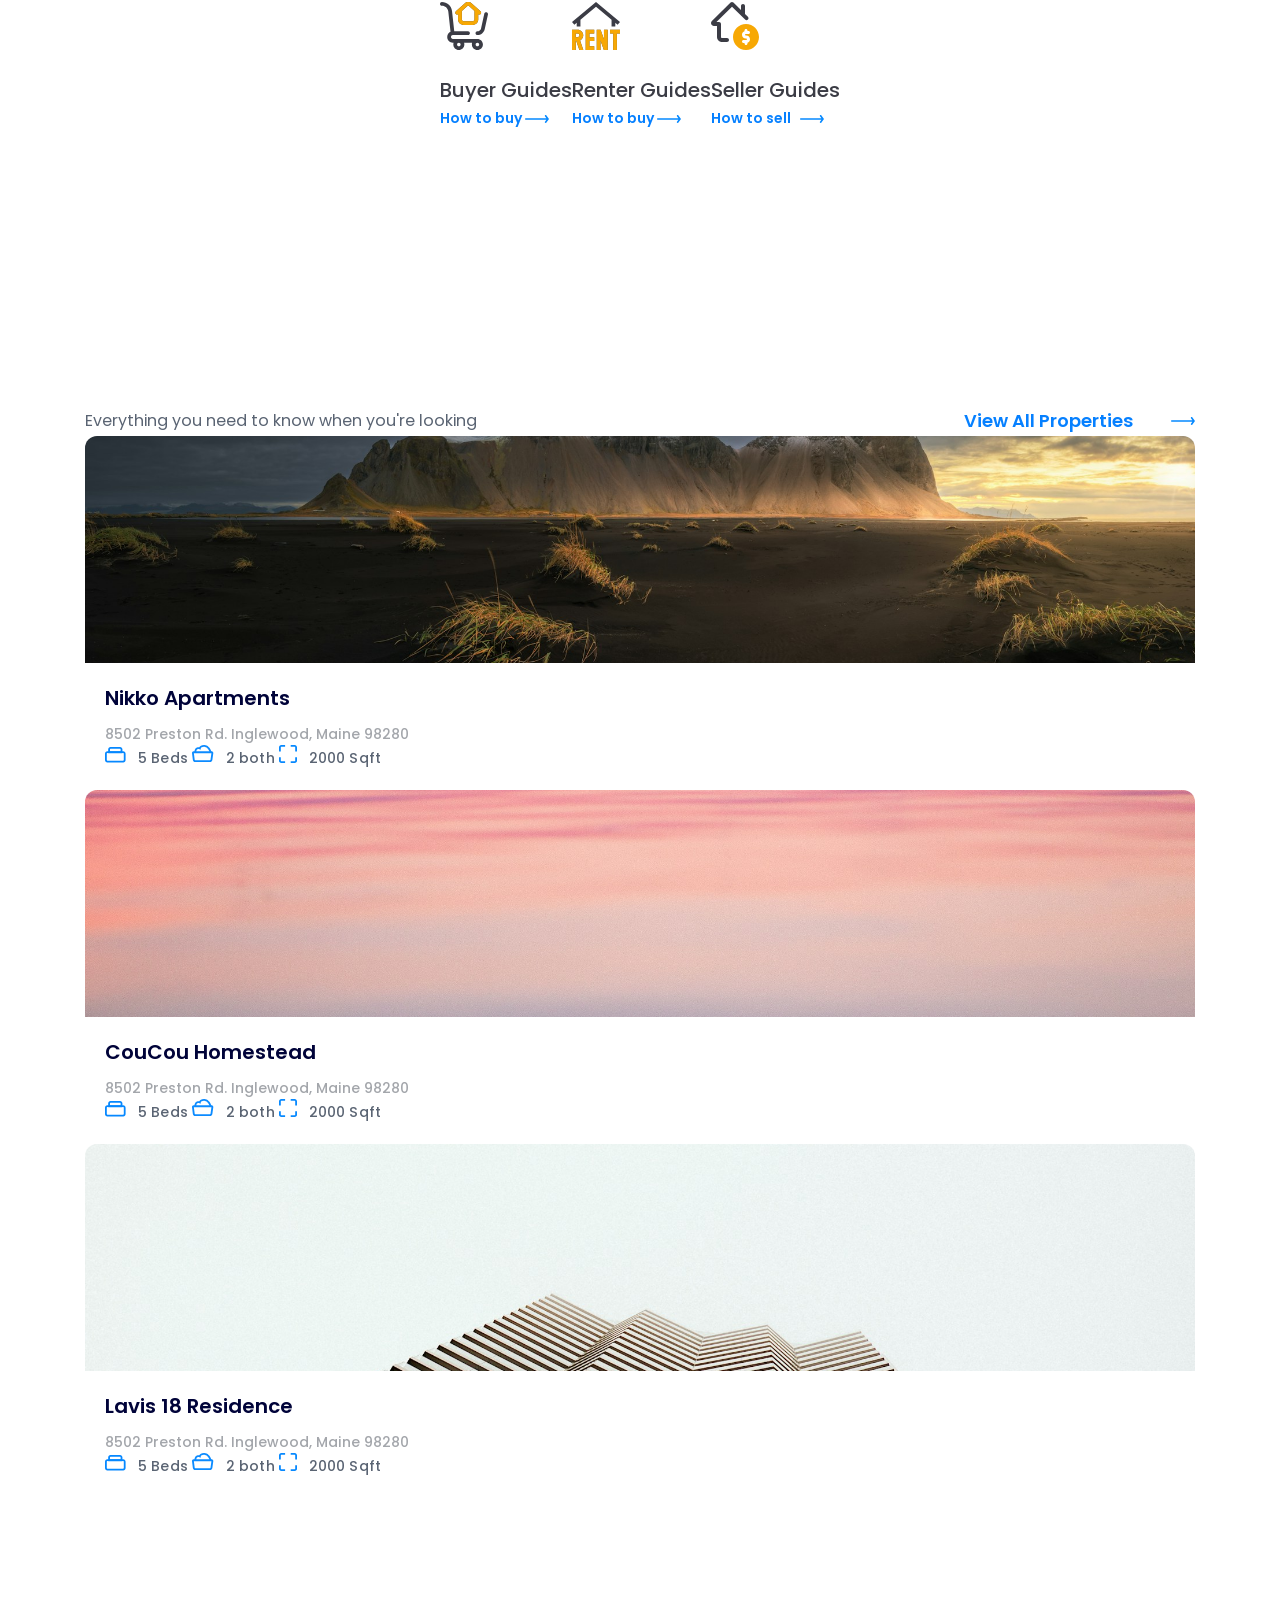
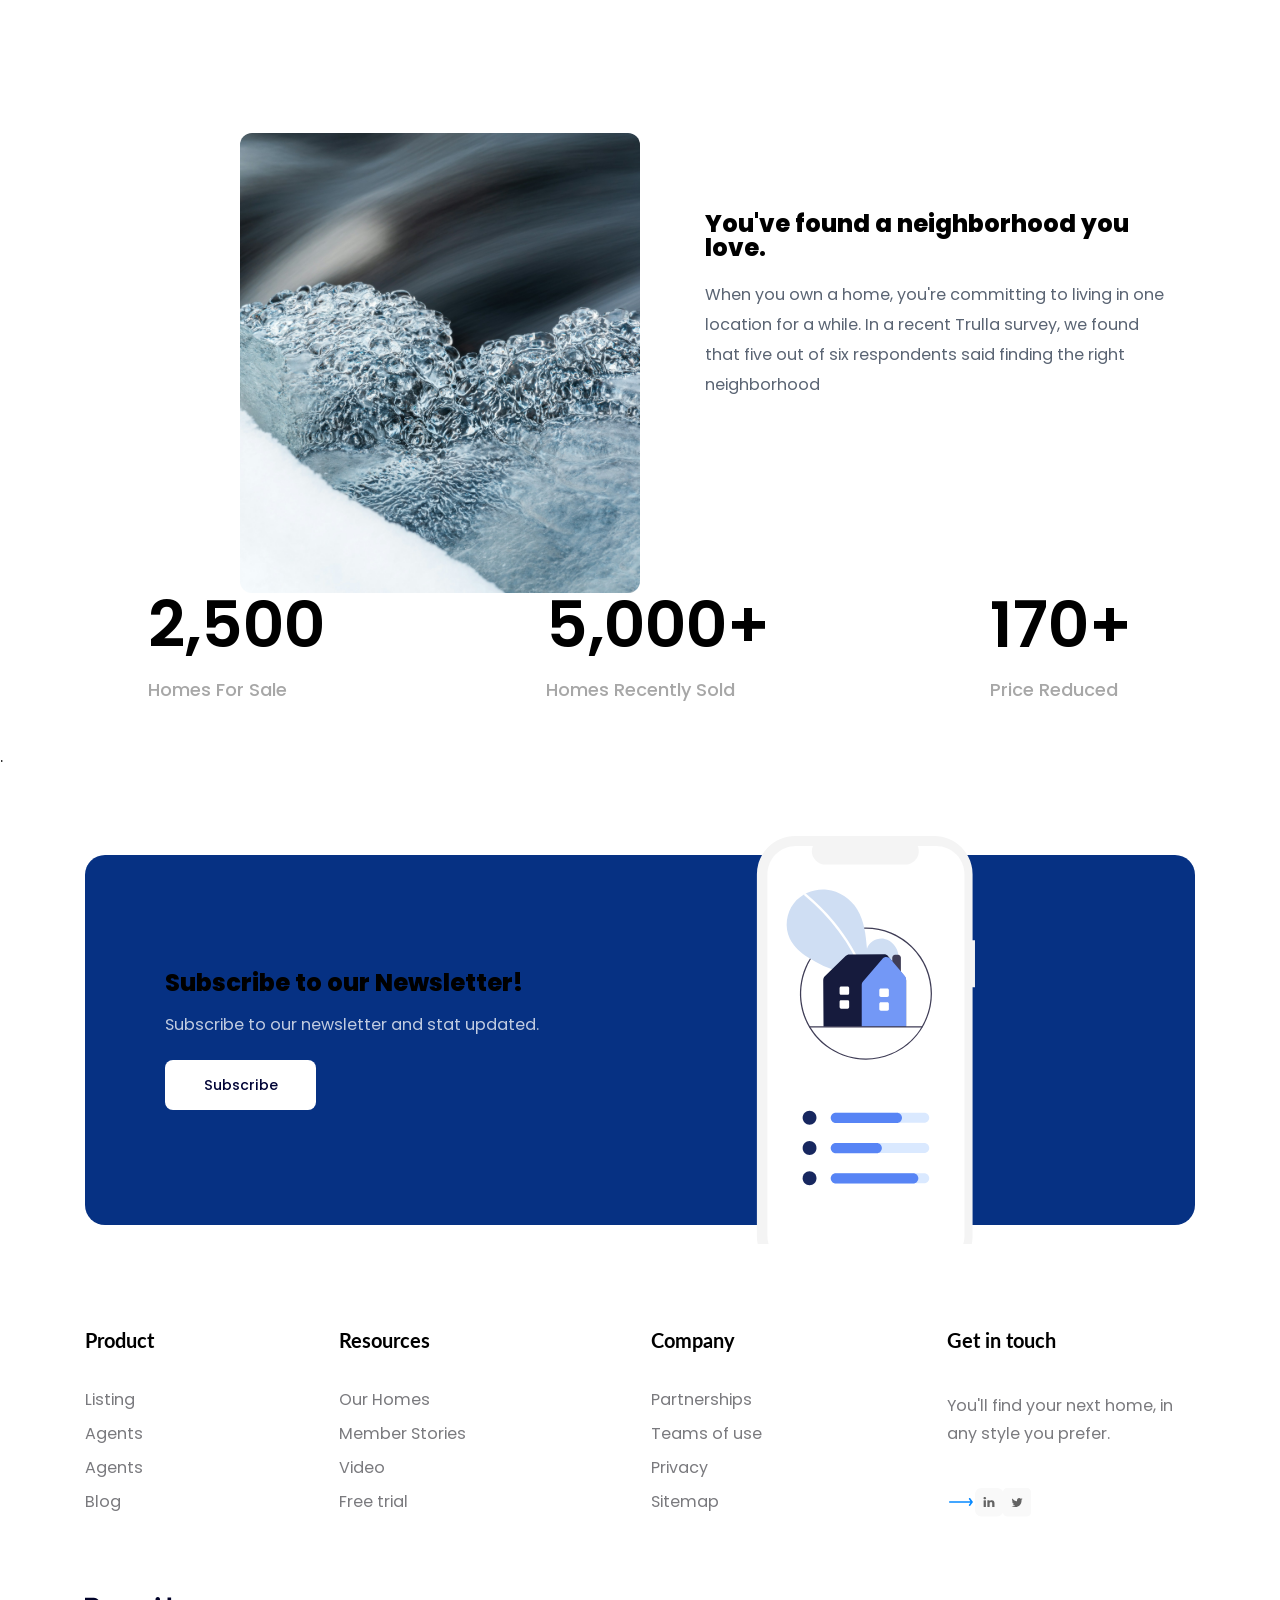
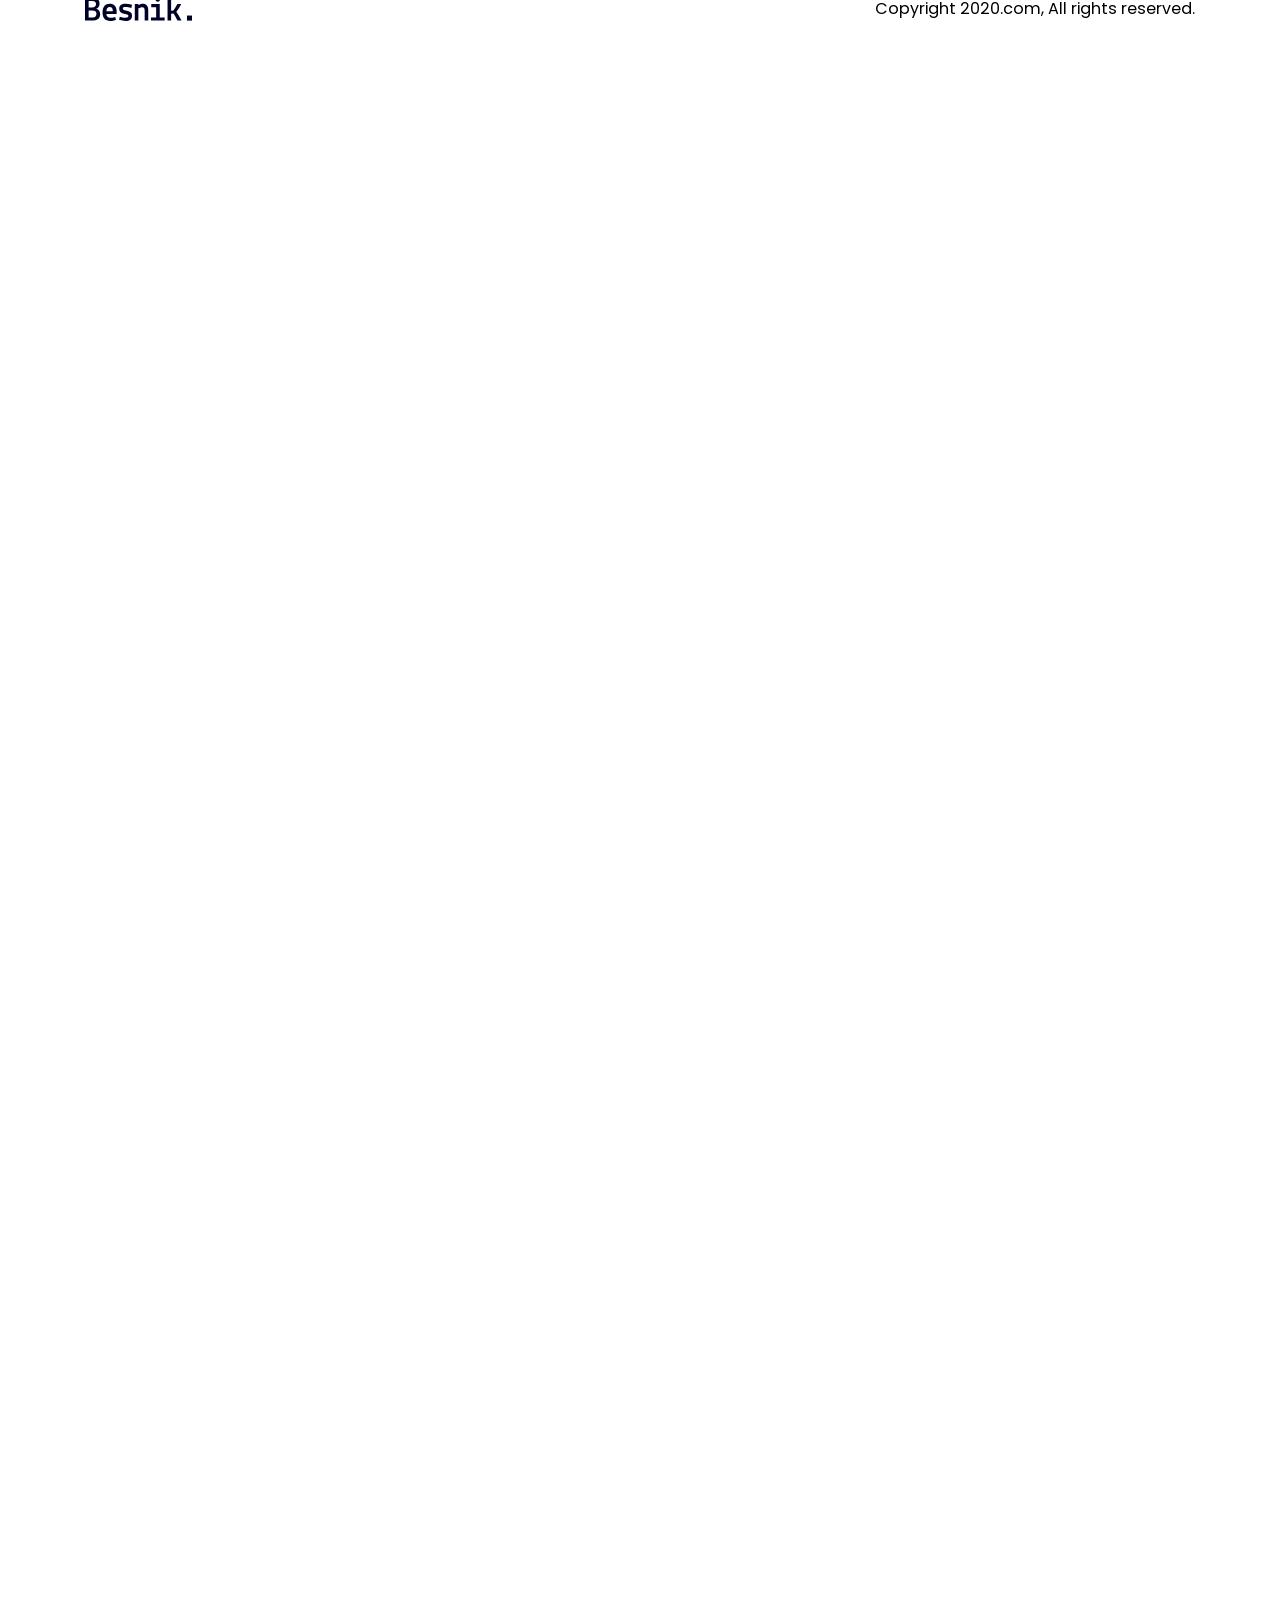
==== commit b7980cf3: "Fix bug phần Client" ====
--- a/index.html
+++ b/index.html
@@ -87,11 +87,26 @@
 
 
             </div>
-            <img src="./assets/css/img/client-1.svg" alt="client-1">
-            <img src="./assets/css/img/client-2.svg" alt="client-2">
-            <img src="./assets/css/img/client-1.svg" alt="client-3">
-            <img src="./assets/css/img/client-1.svg" alt="client-4">
-            <img src="./assets/css/img/client-1.svg" alt="client-5">
+            <a href="#!">
+
+                <img src="./assets/css/img/client-1.svg" alt="client-1">
+            </a> 
+             <a href="#!">
+
+                 <img src="./assets/css/img/client-2.svg" alt="client-2">
+             </a>
+             <a href="#!">
+
+                 <img src="./assets/css/img/client-1.svg" alt="client-3">
+             </a>
+             <a href="#!">
+
+                 <img src="./assets/css/img/client-1.svg" alt="client-4">
+             </a>
+             <a href="#!">
+
+                 <img src="./assets/css/img/client-1.svg" alt="client-5">
+             </a>
         </div>
      </div>
 
--- a/assets/css/style.css
+++ b/assets/css/style.css
@@ -102,7 +102,7 @@
     font-size:1.8rem;
     line-height:1.5;
     letter-spacing:0.01em;
-    color:#687690;
+    color:#687691;
 }
 .hero .info{
     width:51%;
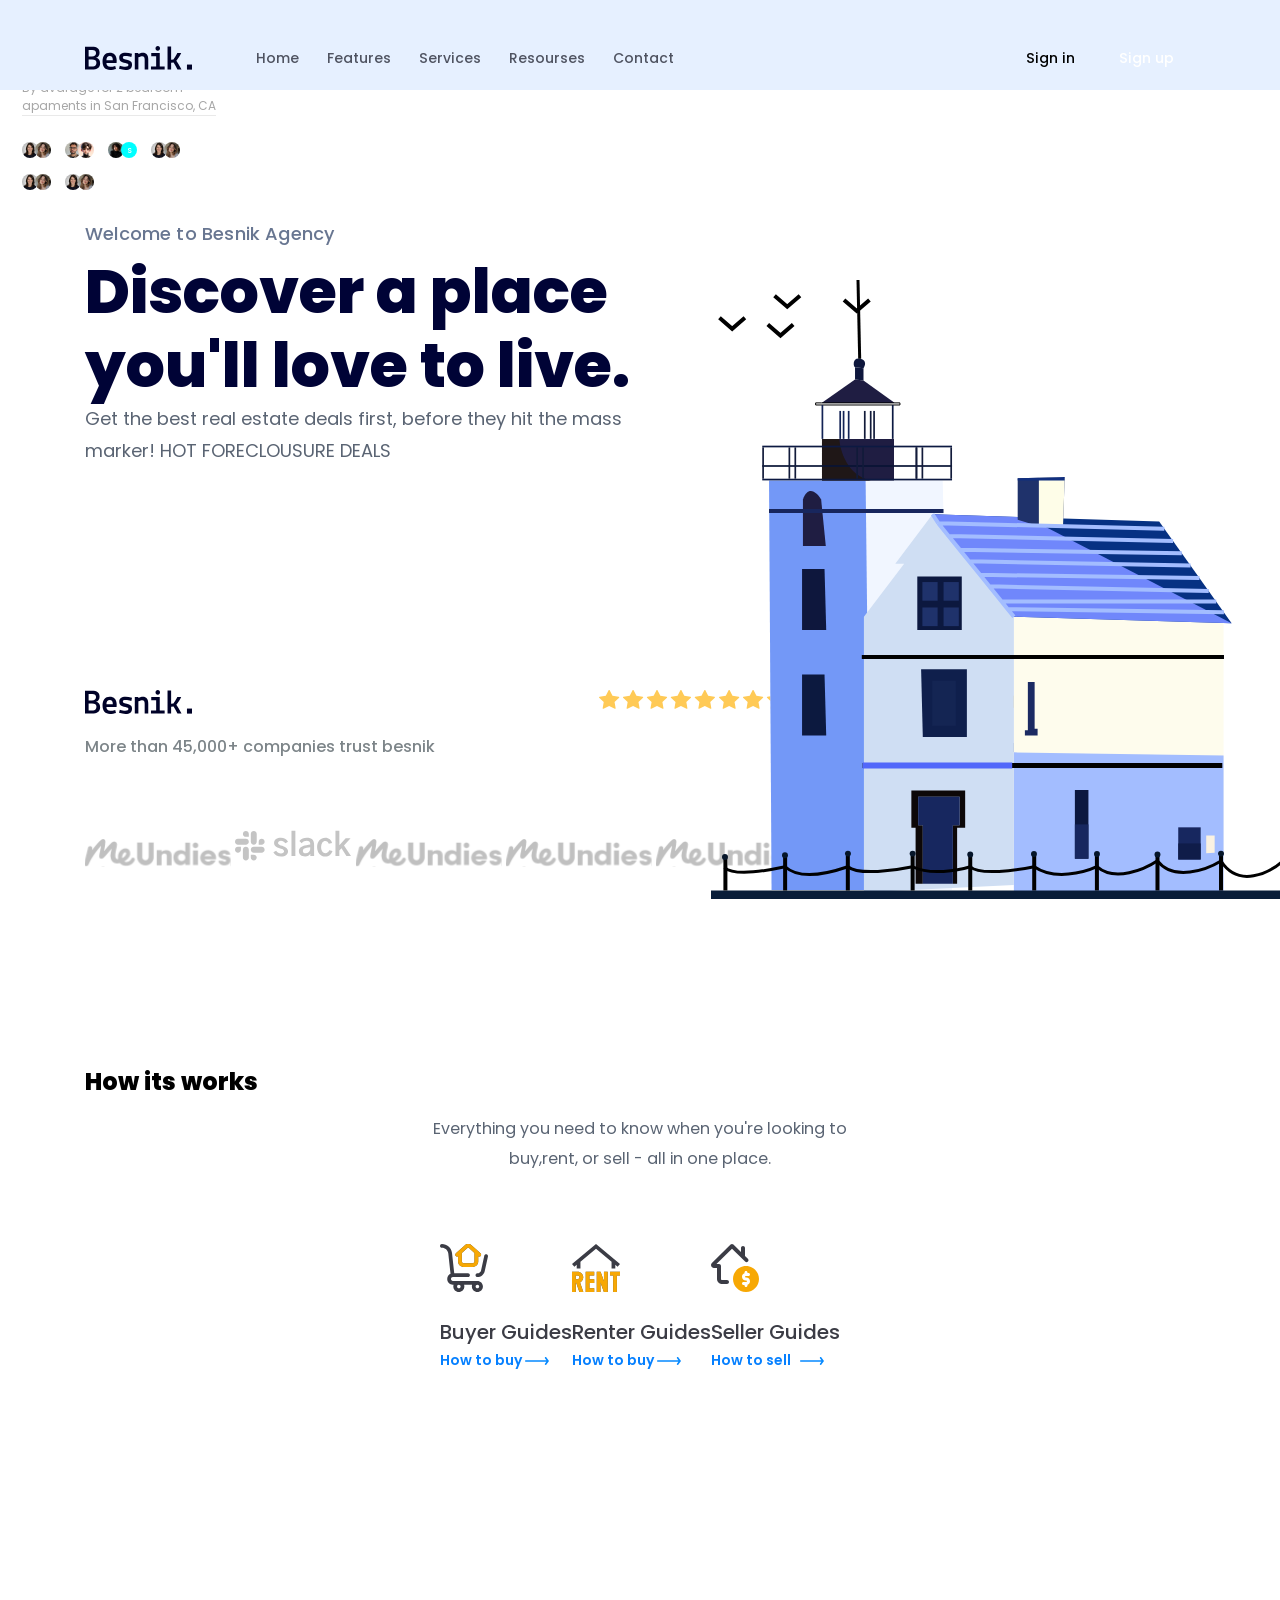
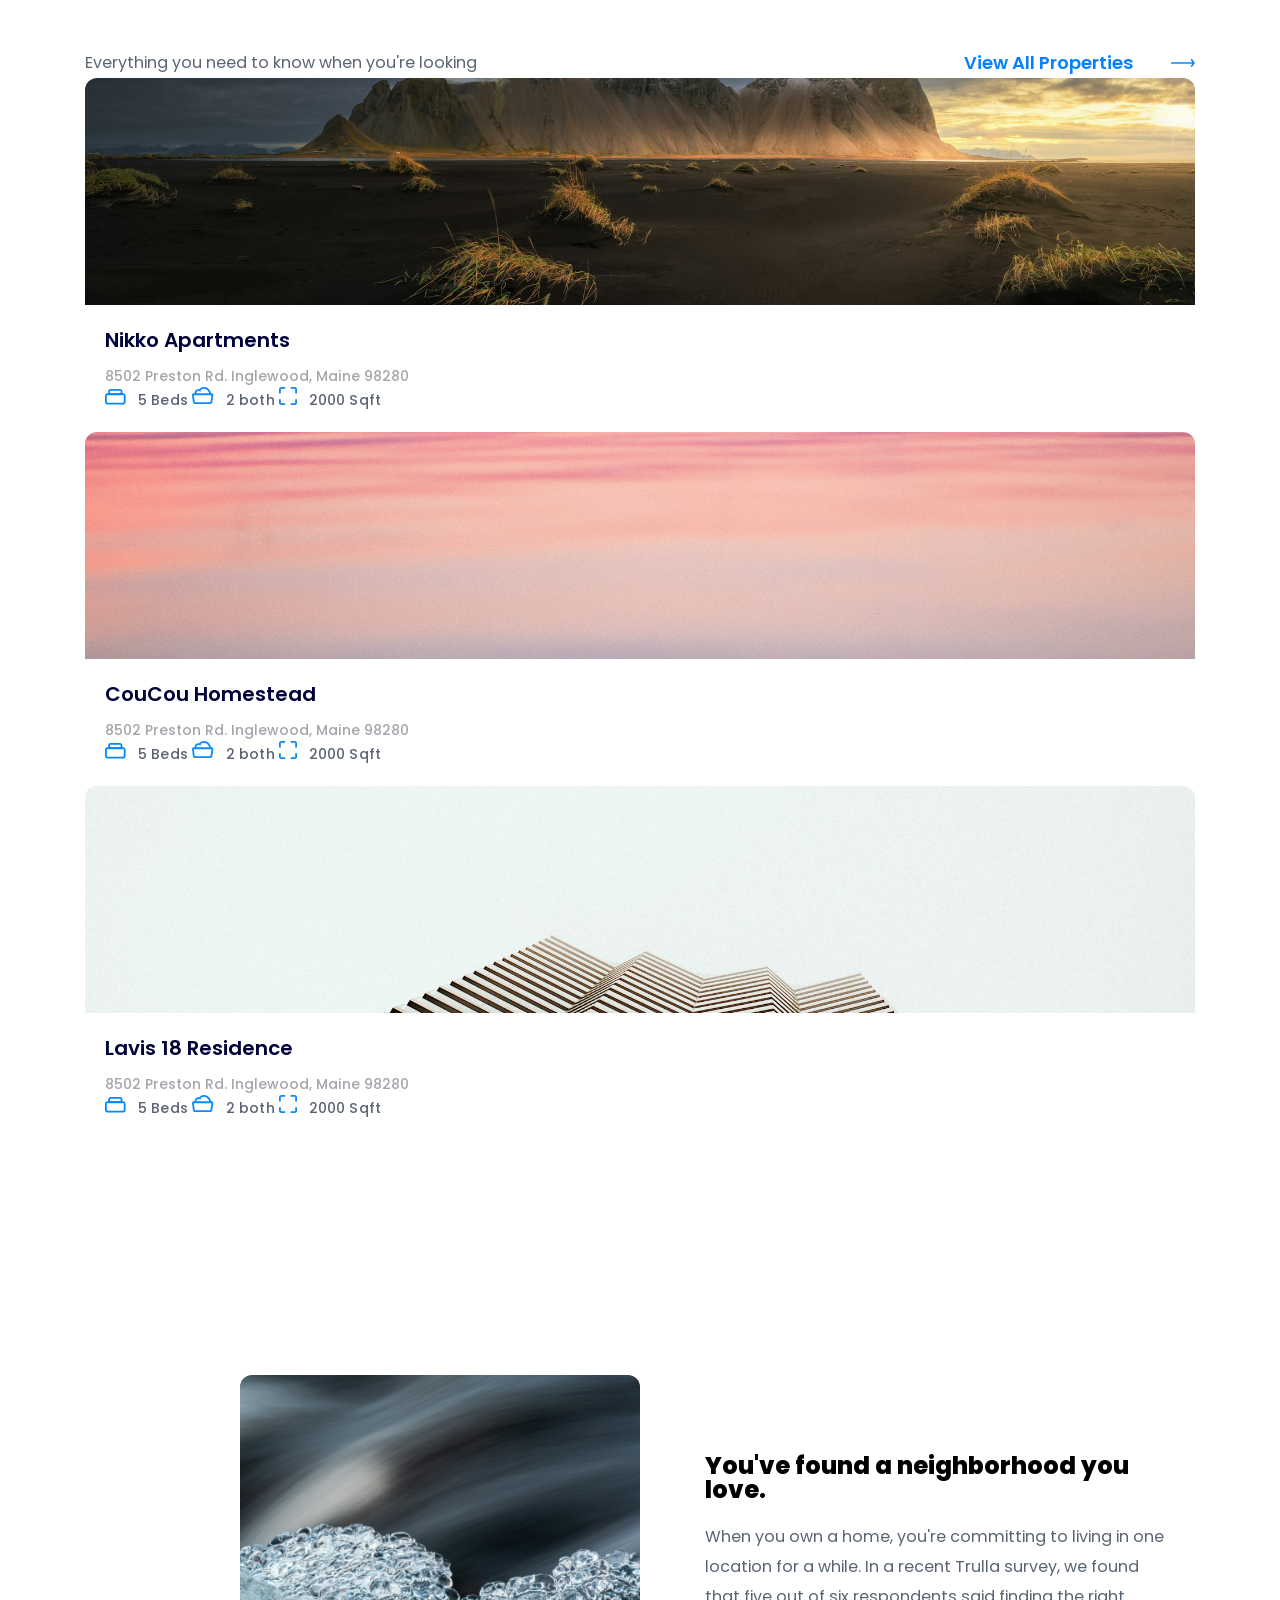
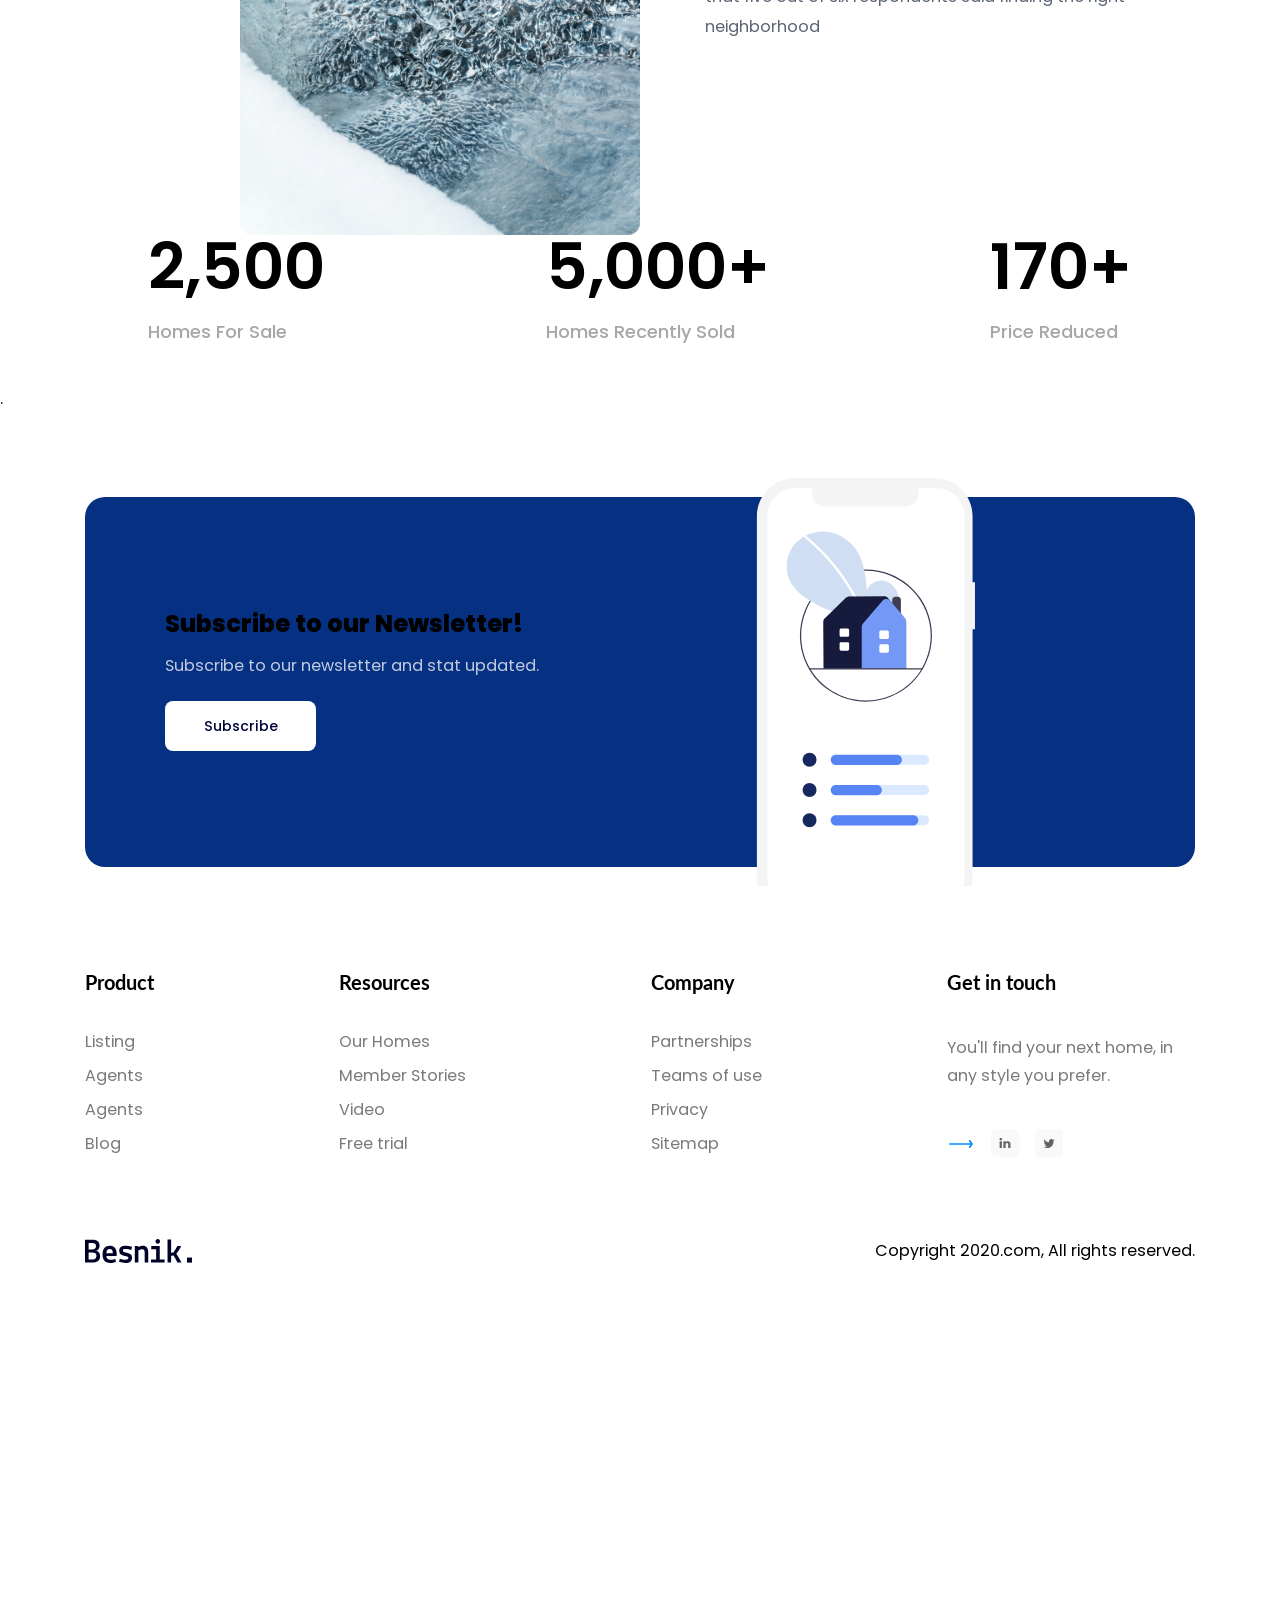
==== commit 3c4692b4: "Cải thiện phần header" ====
--- a/index.html
+++ b/index.html
@@ -19,12 +19,10 @@
 <body>
 
     <main style="height:10000px">
-
-    <!-- Header -->
-    
-        <header class="header">
-                <div class="content">
-                    <nav class="navbar">
+        
+        <header class="fixed-header">
+            <div class="content">
+                <nav class="navbar">
                         <!-- Logo -->
                             <img src="./assets/css/img/Logo.svg" alt="Besnik.">
                         
@@ -45,7 +43,14 @@
                          </div>
                     </nav>
 
-
+</div>
+        </header>
+
+    <!--Hero -->
+    
+        <div class="hero-wrap">
+                <div class="content">
+                    
                     <div class="hero">
                         <div class="info">
                             <p class="sub-title">Welcome to Besnik Agency</p>
--- a/assets/css/style.css
+++ b/assets/css/style.css
@@ -53,6 +53,13 @@
 opacity:0.9;
 }
 /*Header */
+.fixed-header{
+    background:#E6F0FF;
+    padding-top:26px;
+    position:sticky;
+    top:-26px;
+    z-index:1;
+}
 .header{
     background:#E6F0FF;
     height:100vh;
@@ -64,6 +71,7 @@
     display:flex;
     align-items:center;
     padding-top:38px;
+    padding:12px 0px;
 }
 
 .navbar ul{
@@ -94,7 +102,7 @@
     margin-left:auto;
 }
 .hero{
-    margin-top:130px;
+    padding-top:130px;
 
 }
 .hero .sub-title{
@@ -166,9 +174,22 @@
 }
 .clients .images{
     display:flex;
-    margin-top:96px;
+    
+    margin-top:70px;
+
     justify-content:space-between;
     align-items:center;
+}
+.client .images{
+   height:90px;
+    display:flex;
+    align-items:center;
+    padding:0 42px;
+   border-radius:12px;
+}
+
+.clients .images a:hover{
+    box-shadow: 0px 10px 20px rgba(0,0,0,0.1);
 }
 /* Guides */
 
@@ -612,6 +633,10 @@
     border-radius:3px;
 }
 
+
+.footer .social-link +.social-link {
+    margin-left:16px;
+}
 .footer .social-link:hover{
 background:#ebebeb;
 }
